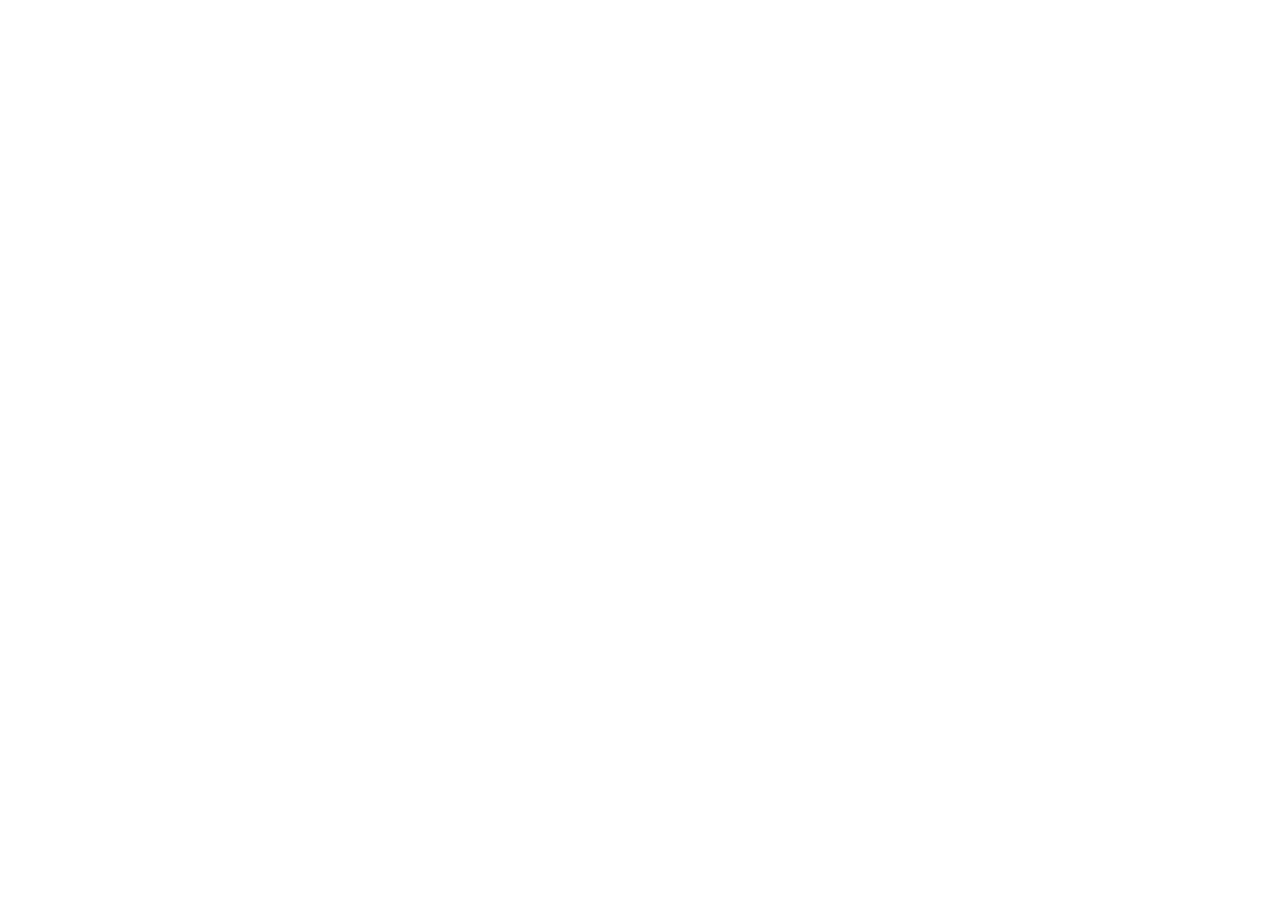
==== index.html @ 70dfb414 "Initial commit" ====
<!doctype html>
<html lang="en">
  <head>
    <meta charset="UTF-8" />
    <meta name="viewport" content="width=device-width, initial-scale=1.0" />
    <title>My Project</title>
    <link rel="stylesheet" href="style.css" />
  </head>
  <body>
    <!-- START BELOW -->
     
  </body>
</html>
---- style.css ----
/* === RESET === */
*,
*::before,
*::after {
  margin: 0;
  padding: 0;
  box-sizing: border-box;
}

/* START BELOW */
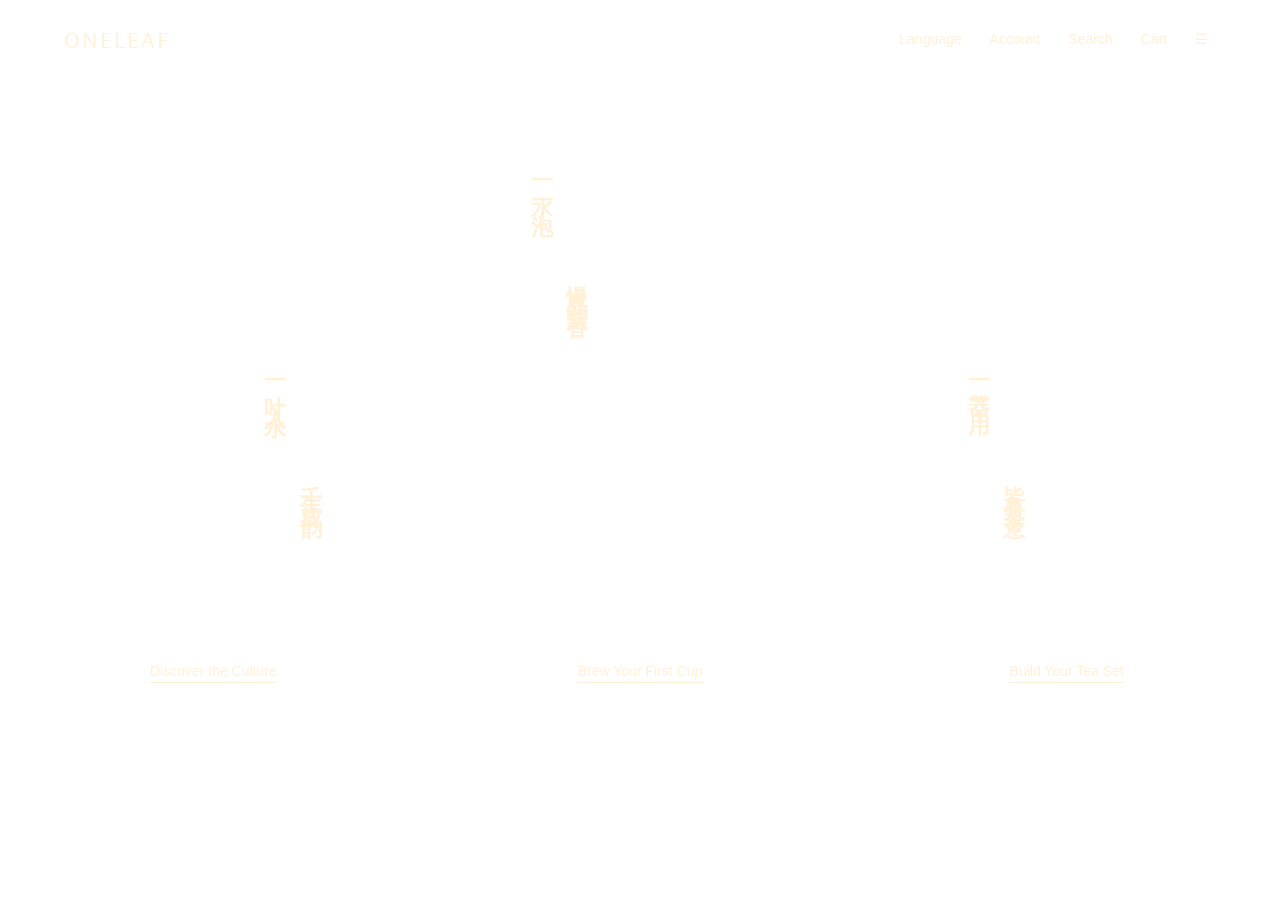
==== commit 61021d5c: "Update tea culture website" ====
--- a/index.html
+++ b/index.html
@@ -4,10 +4,108 @@
     <meta charset="UTF-8" />
     <meta name="viewport" content="width=device-width, initial-scale=1.0" />
     <title>My Project</title>
-    <link rel="stylesheet" href="style.css" />
+    <link rel="stylesheet" href="style.css">
+    <link rel="preconnect" href="https://fonts.googleapis.com">
+    <link rel="preconnect" href="https://fonts.gstatic.com" crossorigin>
+    <link href="https://fonts.googleapis.com/css2?family=Arsenal+SC&display=swap" rel="stylesheet">
   </head>
   <body>
     <!-- START BELOW -->
-     
+    <!-- User Flow: Testimonial quote (reads headline) → CTA button (taps "Discover the Culture") → Feature section  -->
+    <!-- HEAD BAR -->
+    <header>
+      <nav aria-label="Main navigation">
+      <!-- LOGO BUTTON-->
+      <a class="logo" href="#home">ONELEAF</a>
+
+      <!-- TOOLS -->
+      <div class="header-tools">
+          <a href="#language">Language</a>
+          <a href="#account">Account</a>
+
+      <!-- SEARCH BUTTON-->
+        <button type="button" aria-label="Search">
+        Search
+        </button>
+
+      <!-- SHOPPING CART -->
+      <a href="cart.html" aria-label="Shopping cart">
+          Cart
+      </a>
+      <!-- HAMBURGER MENU BUTTON -->
+      <button
+          type="button"
+          aria-label="Open menu"
+          aria-expanded="false"
+        >
+          ☰
+      </button>
+
+      </div>
+      </nav>
+    </header>
+
+    <main>
+    <!-- HERO SECTION: Three Columns -->
+    <section id="home">
+
+    <!-- Column 1: Discover the Culture -->
+    <div class="hero-column hero-culture">
+      <!-- Background Video -->
+      <video autoplay muted loop>
+        <source src="video-culture.mp4" type="video/mp4">
+      </video>
+
+      <!-- Chinese Headline -->
+      <h1 class="vertical-headline">
+         <span>一叶入水，</span>
+         <span>千年成韵。</span>
+      </h1>
+
+      <!-- CTA Button -->
+      <a class="cta-link" href="#culture">
+            Discover the Culture
+      </a>
+    </div>
+       
+    <!-- Column 2: Brew Your First Cup -->
+    <div class="hero-column hero-brew">
+      <!-- Background Video -->
+      <video autoplay muted loop>
+      <source src="video-brew.mp4" type="video/mp4">
+      </video>
+
+      <!-- Chinese Headline -->
+      <h2 class="vertical-headline">
+        <span>一水一泡，</span>
+        <span>慢品茶香。</span>
+      </h2>
+
+      <!-- CTA Button -->
+      <a class="cta-link" href="#brew">
+          Brew Your First Cup
+      </a>
+    </div>
+
+    <!-- Column 3: Build Your Tea Set -->
+    <div class="hero-column hero-teaset">
+      <!-- Background Video -->
+      <video autoplay muted loop>
+        <source src="videos-teaset.mp4" type="video/mp4">
+      </video>
+
+      <!-- Chinese Headline -->
+      <h2 class="vertical-headline">
+        <span>一器一用，</span>
+        <span>皆有茶意。</span>
+      </h2>
+
+      <!-- CTA Button -->
+      <a class="cta-link" href="#teaset">
+            Build Your Tea Set
+      </a>
+    </div>
+    </section>
+    </main>
   </body>
-</html>
+</html>
--- a/style.css
+++ b/style.css
@@ -8,3 +8,190 @@
 }
 
 /* START BELOW */
+/* Color palette from the Style Tile */
+:root {
+  --color-primary: #FFF0D6;
+  --color-secondary: #918F37;
+  --color-accent: #C74D01;
+  --color-gold: #E3A325;
+  --color-text: #20161E;
+
+  --space-unit: 8px;
+}
+
+/* Basic reset */
+* {
+  box-sizing: border-box;
+}
+
+html {
+  scroll-behavior: auto;
+}
+
+body {
+  margin: 0;
+  color: var(--color-text);
+  font-family: "Avenir", Arial, sans-serif;
+  font-size: 14px;
+  line-height: 1.6;
+}
+
+/* === HEADBAR === */
+
+header {
+  border-bottom: 1px solid var(--color-secondary);
+  padding: calc(var(--space-unit) * 2);
+}
+
+nav {
+  display: flex;
+  flex-direction: row;
+  align-items: center;
+  justify-content: space-between;
+  width: 100%;
+  padding: 24px 48px;
+  box-sizing: border-box;
+}
+
+.logo {
+  display: inline-block;
+  margin-right: calc(var(--space-unit) * 3);
+  color: var(--color-primary);
+  font-family: "Arsenal SC", sans-serif;
+  font-size: 24px;
+  font-weight: 400;
+  line-height: 1;
+  letter-spacing: 2px;
+  text-decoration: none;
+}
+
+.header-tools {
+  display: flex;
+  align-items: center;
+  justify-content: flex-end;
+  gap: 12px;
+  margin-left: auto;
+}
+
+.header-tools a,
+.header-tools button {
+  display: inline-flex;
+  align-items: center;
+  margin: 0;
+  padding: var(--space-unit);
+  color: var(--color-primary);
+  font-family: inherit;
+  font-size: 14px;
+  text-decoration: none;
+}
+
+header nav button {
+  border: none;
+  background: none;
+  padding: 0;
+  box-shadow: none;
+  font: inherit;
+  color: inherit;
+  cursor: pointer;
+}
+header,
+header nav {
+  border: none;
+  border-bottom: none;
+  box-shadow: none;
+  transform: translateY(-10px);
+}
+
+/* Hero section/Three Columns */
+#home {
+  display: flex;
+  flex-direction: row;
+  width: 100%;
+  min-height: 600px;
+  padding: 0;
+}
+
+/* Each column */
+.hero-column {
+  flex: 1 1 0;
+  min-width: 0;
+  min-height: 600px;
+  margin: 0;
+  padding: 32px 24px;
+
+  display: flex;
+  flex-direction: column;
+  align-items: center;
+  justify-content: center;
+  text-align: center;
+}
+
+/* Headline font */
+.hero-column h1,
+.hero-column h2 {
+  margin: 0 0 24px;
+  font-family: "Zen Old Mincho", "Noto Serif CJK SC", serif;
+  font-size: 22px;
+  font-weight: 700;
+  line-height: 1.6;
+}
+
+/* Vertical Chinese headline */
+.vertical-headline {
+  display: flex;
+  flex-direction: row;
+  align-items: flex-start;
+  color: var(--color-primary);
+  gap: -100px;
+
+  writing-mode: horizontal-tb;
+  margin: 0 0 24px;
+}
+
+.vertical-headline span {
+  display: block;
+  writing-mode: vertical-rl;
+  text-orientation: upright;
+  white-space: nowrap;
+  letter-spacing: 10px;
+}
+
+.vertical-headline span:nth-child(2) {
+  margin-top: 100px;
+  letter-spacing: 10px;
+}
+
+/* Column 1: Move both lines to the right */
+.hero-culture .vertical-headline {
+  transform: translateX(80px);
+}
+
+/* Column 2: Move the headline left and up */
+.hero-brew .vertical-headline {
+  transform: translate(-80px, -200px);
+}
+
+/* Column 3: Move the headline to the left */
+.hero-teaset .vertical-headline {
+  transform: translateX(-70px);
+}
+
+/* CTA */
+.hero-column .cta-link {
+  display: inline-block;
+  position: relative;
+  top: 80px;
+
+  margin: 0;
+  padding: calc(var(--space-unit) * 2) 0;
+
+  background: none;
+  color: var(--color-primary);
+  border: none;
+
+  font-family: "Avenir", Arial, sans-serif;
+  font-size: 14px;
+  text-decoration: underline;
+  text-underline-offset: 6px;
+}
+
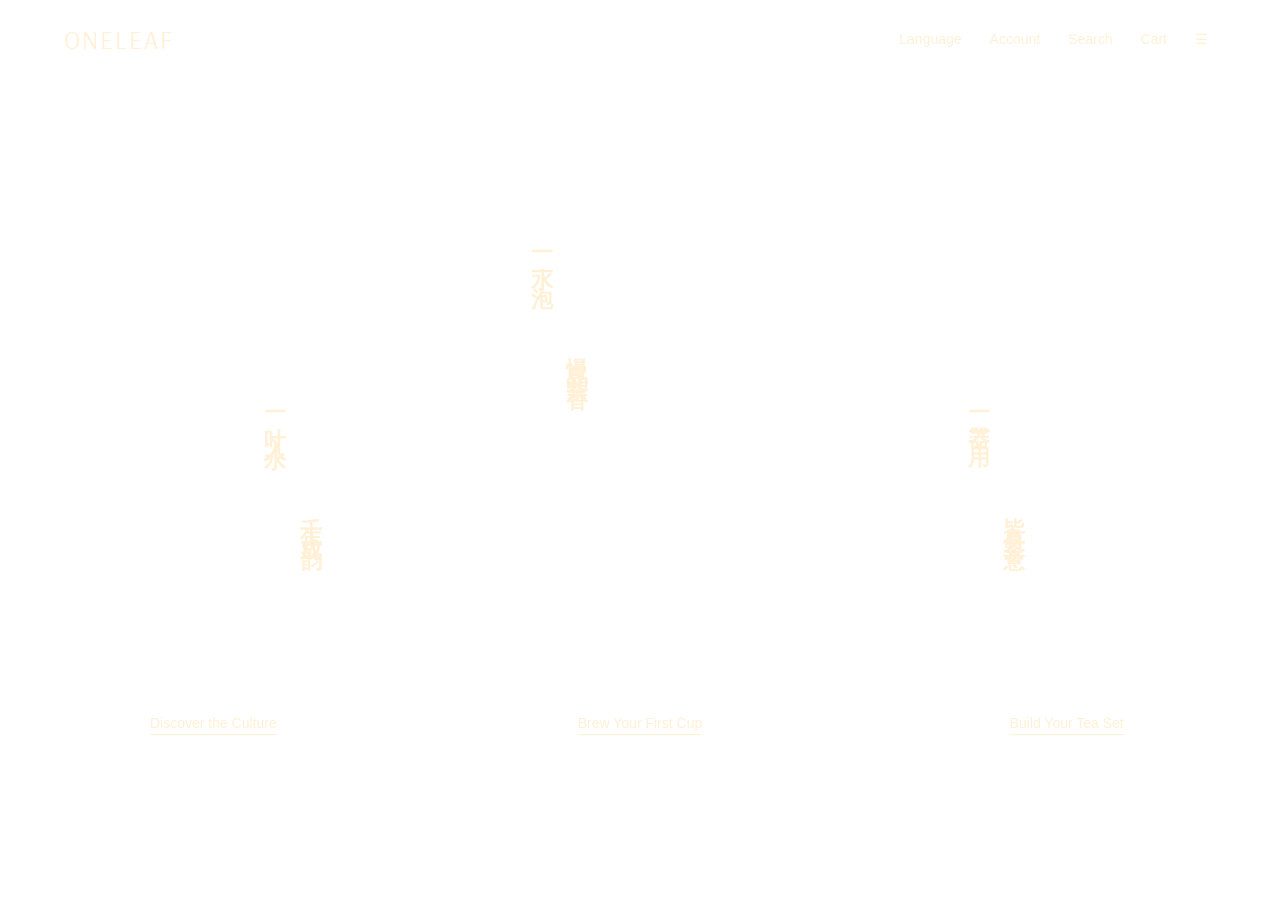
==== commit 39ab3b87: "Update tea culture website" ====
--- a/index.html
+++ b/index.html
@@ -82,7 +82,7 @@
       </h2>
 
       <!-- CTA Button -->
-      <a class="cta-link" href="#brew">
+      <a href="brew.html" class="cta-link">
           Brew Your First Cup
       </a>
     </div>
--- a/style.css
+++ b/style.css
@@ -58,7 +58,7 @@
   margin-right: calc(var(--space-unit) * 3);
   color: var(--color-primary);
   font-family: "Arsenal SC", sans-serif;
-  font-size: 24px;
+  font-size: 25px;
   font-weight: 400;
   line-height: 1;
   letter-spacing: 2px;
@@ -102,12 +102,22 @@
   transform: translateY(-10px);
 }
 
+/* Fixed Header */
+header {
+  position: fixed;
+  top: 0;
+  left: 0;
+  width: 100%;
+  z-index: 1000;
+  box-sizing: border-box;
+}
+
 /* Hero section/Three Columns */
 #home {
   display: flex;
   flex-direction: row;
   width: 100%;
-  min-height: 600px;
+  min-height: 100vh;
   padding: 0;
 }
 
@@ -142,7 +152,6 @@
   flex-direction: row;
   align-items: flex-start;
   color: var(--color-primary);
-  gap: -100px;
 
   writing-mode: horizontal-tb;
   margin: 0 0 24px;
@@ -168,7 +177,7 @@
 
 /* Column 2: Move the headline left and up */
 .hero-brew .vertical-headline {
-  transform: translate(-80px, -200px);
+  transform: translate(-80px, -160px);
 }
 
 /* Column 3: Move the headline to the left */
@@ -180,7 +189,7 @@
 .hero-column .cta-link {
   display: inline-block;
   position: relative;
-  top: 80px;
+  top: 100px;
 
   margin: 0;
   padding: calc(var(--space-unit) * 2) 0;
@@ -194,4 +203,246 @@
   text-decoration: underline;
   text-underline-offset: 6px;
 }
-
+  
+
+/* BREW YOUR FIRST CUP HERO */
+  .brew-hero {
+  position: relative;
+  min-height: 100vh;
+  width: 100%;
+  box-sizing: border-box;
+  color: var(--color-primary);
+}
+
+/* Hero title and description */
+  .brew-intro {
+  position: absolute;
+  width: 25%;
+  right: 8%;
+  top: 70%;
+  transform: translateY(-70%);
+  z-index: 2;
+}
+
+  .brew-intro h1 {
+  margin: 0 0 16px;
+  font-family: "Avenir", Arial, sans-serif;
+  font-size: 24px;
+  font-weight: 500;
+  line-height: 1.2;
+}
+
+  .brew-intro p {
+  margin: 0;
+  font-family: "Avenir", Arial, sans-serif;
+  font-size: 14px;
+  font-weight: 400;
+  line-height: 2.2;
+}
+
+/* Horizontal arrow across the hero */
+  .intro-arrow {
+  position: absolute;
+  top: 68%;
+  left: 0;
+  width: 63%;
+  height: 5px;
+  background-color: var(--color-primary);
+}
+
+  .intro-arrow::after {
+  content: "";
+  position: absolute;
+  right: 0;
+  top: -4px;
+  width: 7px;
+  height: px;
+  border-top: 1px solid var(--color-primary);
+  border-right: 1px solid var(--color-primary);
+  transform: rotate(45deg);
+}
+
+/* Scroll Down CTA */
+  .scroll-link {
+  position: absolute;
+  right: 18%;
+  bottom: 6%;
+  display: flex;
+  flex-direction: column;
+  align-items: center;
+  gap: 16px;
+  color: var(--color-primary);
+  text-decoration: none;
+  font-family: "Avenir", Arial, sans-serif;
+  font-size: 12px;
+}
+
+/* Vertical arrow */
+  .scroll-arrow {
+  position: relative;
+  display: block;
+  width: 1px;
+  height: 64px;
+  background-color: var(--color-primary);
+}
+
+  .scroll-arrow::after {
+  content: "";
+  position: absolute;
+  bottom: 0;
+  left: -4px;
+  width: 7px;
+  height: 7px;
+  border-right: 1px solid var(--color-primary);
+  border-bottom: 1px solid var(--color-primary);
+  transform: rotate(45deg);
+}
+
+/* Scroll destination */
+  #brewing-steps {
+  scroll-margin-top: 0;
+}
+
+html {
+  scroll-behavior: smooth;
+}
+
+
+/* BREWING STEP 01-03 */
+.brew-steps-page {
+  position: relative;
+  width: 100%;
+  min-height: 100vh;
+  box-sizing: border-box;
+  color: var(--color-primary);
+}
+
+/* Three-column layout */
+.brew-step-container {
+  display: grid;
+  grid-template-columns: repeat(3, minmax(0, 1fr));
+  min-height: 100vh;
+}
+
+/* Individual step */
+.brew-step {
+  position: relative;
+  display: flex;
+  flex-direction: column;
+  justify-content: flex-end;
+  align-items: flex-start;
+  box-sizing: border-box;
+  padding: 32px 16%;
+  min-width: 0;
+}
+
+/* Vertical Chinese title */
+.brew-step .vertical-chinese {
+  writing-mode: vertical-rl;
+  text-orientation: upright;
+
+  margin: 0 0 24px;
+  font-family: "Zen Old Mincho", "Noto Serif CJK SC", serif;
+  font-size: 22px;
+  font-weight: 700;
+  line-height: 1.8;
+  letter-spacing: 2px;
+  white-space: pre-line;
+}
+
+/* Chinese number and title */
+.brew-step .vertical-chinese {
+  display: flex;
+  flex-direction: row;
+  align-items: flex-start;
+  gap: 16px;
+  margin: 0 0 24px;
+  font-family: "Zen Old Mincho", "Noto Serif CJK SC", serif;
+  font-size: 22px;
+  font-weight: 700;
+  line-height: 1.8;
+  letter-spacing: 2px;
+  transform: translateX(-12px);
+}
+
+/* Vertical number */
+.brew-step .chinese-number {
+  writing-mode: vertical-rl;
+  text-orientation: upright;
+  line-height: 1.8;
+}
+
+/* Vertical Chinese title */
+.brew-step .chinese-title {
+  writing-mode: vertical-rl;
+  text-orientation: upright;
+  line-height: 1.8;
+  letter-spacing: 8px;
+}
+
+/* English step title */
+.brew-step h3 {
+  margin: 0 0 5px;
+  font-family: "Avenir", Arial, sans-serif;
+  font-size: 16px;
+  font-weight: 500;
+  line-height: 1.4;
+}
+
+/* Step description */
+.brew-step p {
+  max-width: 280px;
+  margin: 0;
+  font-family: "Avenir", Arial, sans-serif;
+  font-size: 13px;
+  line-height: 1.8;
+}
+
+/* First group: Steps 01–03 */
+.brew-step:nth-child(1) p {
+  max-width: 255px;
+}
+
+.brew-step:nth-child(3) p {
+  max-width: 250px;
+}
+
+/* Second group: Steps 04–06 */
+#step-container-2 .brew-step:nth-child(1) p {
+  max-width: 310px;
+}
+
+#step-container-2 .brew-step:nth-child(2) p {
+  max-width: 300px;
+}
+
+#step-container-2 .brew-step:nth-child(3) p {
+  max-width: 270px;
+}
+
+
+/* Arrow on the far right */
+.next-section-link {
+  position: absolute;
+  right: 3.5%;
+  bottom: 7%;
+  display: block;
+  width: 1px;
+  height: 72px;
+  background-color: var(--color-primary);
+  color: var(--color-primary);
+  text-decoration: none;
+}
+
+.next-section-arrow {
+  position: absolute;
+  bottom: 0;
+  left: -4px;
+  width: 7px;
+  height: 7px;
+  border-right: 1px solid currentColor;
+  border-bottom: 1px solid currentColor;
+  transform: rotate(45deg);
+}
+
+
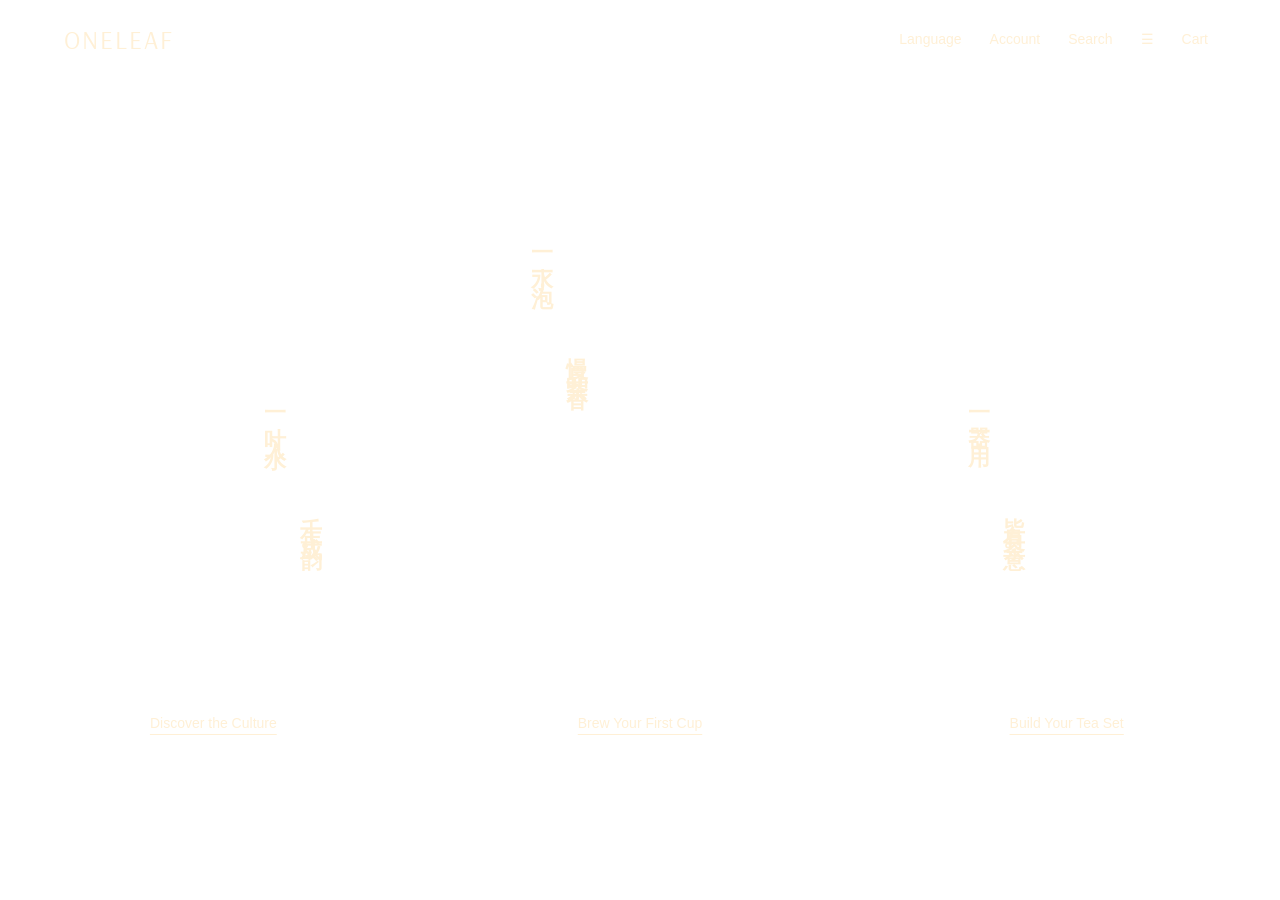
==== commit e2fa0fa2: "Update tea culture website" ====
--- a/index.html
+++ b/index.html
@@ -11,39 +11,41 @@
   </head>
   <body>
     <!-- START BELOW -->
-    <!-- User Flow: Testimonial quote (reads headline) → CTA button (taps "Discover the Culture") → Feature section  -->
+    <!-- User Flow: Testimonial quote (reads headline) → CTA button (taps "Discover the Culture") → Feature section → Brew Steps --> 
     <!-- HEAD BAR -->
-    <header>
-      <nav aria-label="Main navigation">
-      <!-- LOGO BUTTON-->
-      <a class="logo" href="#home">ONELEAF</a>
+    
+  <header>
+    <nav aria-label="Main navigation">
 
-      <!-- TOOLS -->
+    <!-- LOGO -->
+    <a class="logo" href="#home">ONELEAF</a>
+
+    <!-- TOOLS -->
       <div class="header-tools">
-          <a href="#language">Language</a>
-          <a href="#account">Account</a>
+        <span>Language</span>
+        <span>Account</span>
 
-      <!-- SEARCH BUTTON-->
-        <button type="button" aria-label="Search">
+      <!-- SEARCH BUTTON -->
+      <button type="button" aria-label="Search">
         Search
-        </button>
+      </button>
+
+      <!-- HAMBURGER MENU BUTTON -->
+      <button
+        type="button"
+        aria-label="Open menu"
+        aria-expanded="false"
+      >
+        ☰
+      </button>
 
       <!-- SHOPPING CART -->
-      <a href="cart.html" aria-label="Shopping cart">
-          Cart
-      </a>
-      <!-- HAMBURGER MENU BUTTON -->
-      <button
-          type="button"
-          aria-label="Open menu"
-          aria-expanded="false"
-        >
-          ☰
-      </button>
+      <span aria-label="Shopping cart">Cart</span>
+      </div>
 
-      </div>
-      </nav>
-    </header>
+    </nav>
+  </header>
+
 
     <main>
     <!-- HERO SECTION: Three Columns -->
@@ -63,9 +65,9 @@
       </h1>
 
       <!-- CTA Button -->
-      <a class="cta-link" href="#culture">
-            Discover the Culture
-      </a>
+      <span class="cta-link">
+         Discover the Culture
+      </span>
     </div>
        
     <!-- Column 2: Brew Your First Cup -->
@@ -101,9 +103,9 @@
       </h2>
 
       <!-- CTA Button -->
-      <a class="cta-link" href="#teaset">
-            Build Your Tea Set
-      </a>
+      <span class="cta-link">
+         Build Your Tea Set
+      </span>
     </div>
     </section>
     </main>
--- a/style.css
+++ b/style.css
@@ -74,6 +74,7 @@
 }
 
 .header-tools a,
+.header-tools span,
 .header-tools button {
   display: inline-flex;
   align-items: center;
@@ -82,6 +83,8 @@
   color: var(--color-primary);
   font-family: inherit;
   font-size: 14px;
+  font-weight: 400;
+  line-height: inherit;
   text-decoration: none;
 }
 
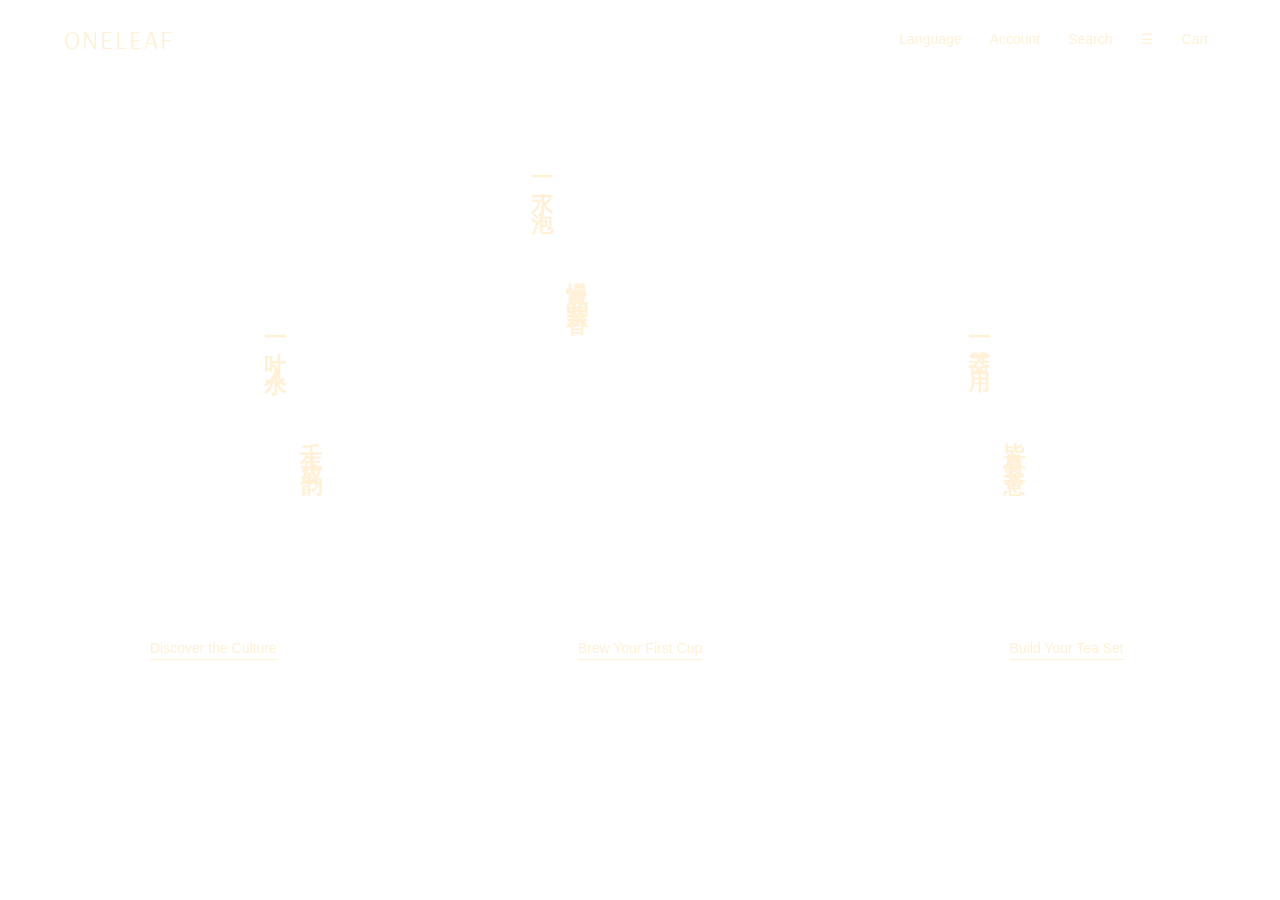
==== commit df0d7ceb: "Update tea culture website" ====
--- a/index.html
+++ b/index.html
@@ -53,10 +53,6 @@
 
     <!-- Column 1: Discover the Culture -->
     <div class="hero-column hero-culture">
-      <!-- Background Video -->
-      <video autoplay muted loop>
-        <source src="video-culture.mp4" type="video/mp4">
-      </video>
 
       <!-- Chinese Headline -->
       <h1 class="vertical-headline">
@@ -72,10 +68,6 @@
        
     <!-- Column 2: Brew Your First Cup -->
     <div class="hero-column hero-brew">
-      <!-- Background Video -->
-      <video autoplay muted loop>
-      <source src="video-brew.mp4" type="video/mp4">
-      </video>
 
       <!-- Chinese Headline -->
       <h2 class="vertical-headline">
@@ -92,9 +84,6 @@
     <!-- Column 3: Build Your Tea Set -->
     <div class="hero-column hero-teaset">
       <!-- Background Video -->
-      <video autoplay muted loop>
-        <source src="videos-teaset.mp4" type="video/mp4">
-      </video>
 
       <!-- Chinese Headline -->
       <h2 class="vertical-headline">
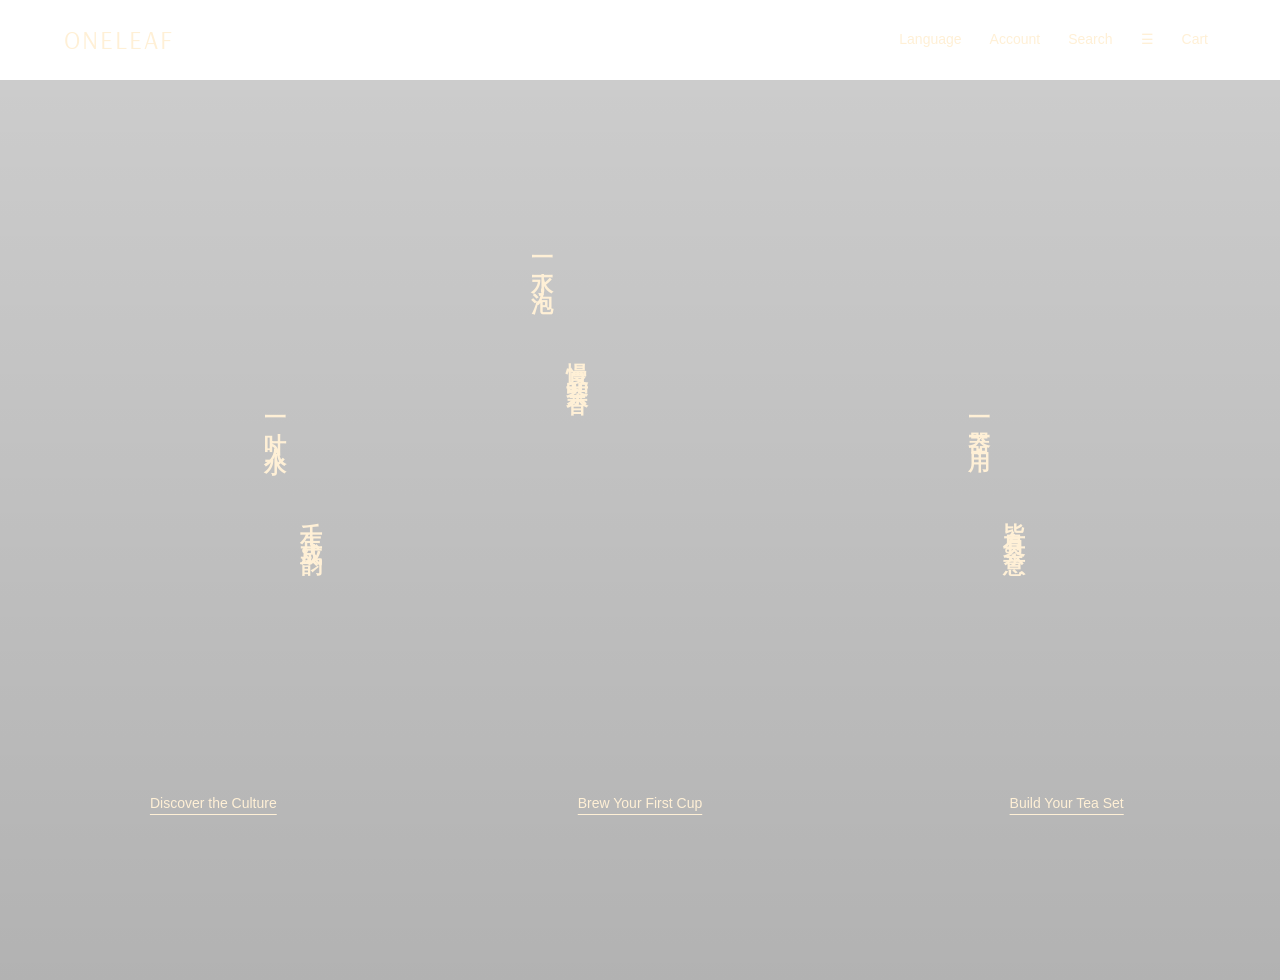
==== commit 2b8afe3f: "1. Added videos and images backgrounds 2. Adjusted location of CTA buttonw on landing page 3. Added " ====
--- a/index.html
+++ b/index.html
@@ -54,6 +54,11 @@
     <!-- Column 1: Discover the Culture -->
     <div class="hero-column hero-culture">
 
+        <!-- Video background -->
+        <video class="hero-video" autoplay muted loop playsinline>
+        <source src="videos/culture.mp4" type="video/mp4">
+        </video>
+
       <!-- Chinese Headline -->
       <h1 class="vertical-headline">
          <span>一叶入水，</span>
@@ -69,6 +74,11 @@
     <!-- Column 2: Brew Your First Cup -->
     <div class="hero-column hero-brew">
 
+      <!-- Video background -->
+      <video class="hero-video" autoplay muted loop playsinline>
+      <source src="videos/brew.mp4" type="video/mp4">
+      </video>
+
       <!-- Chinese Headline -->
       <h2 class="vertical-headline">
         <span>一水一泡，</span>
@@ -83,7 +93,12 @@
 
     <!-- Column 3: Build Your Tea Set -->
     <div class="hero-column hero-teaset">
-      <!-- Background Video -->
+
+      <!-- Video background -->
+       <video class="hero-video" autoplay muted loop playsinline>
+      <source src="videos/teaset.mp4" type="video/mp4">
+      </video>
+
 
       <!-- Chinese Headline -->
       <h2 class="vertical-headline">
--- a/style.css
+++ b/style.css
@@ -24,10 +24,6 @@
   box-sizing: border-box;
 }
 
-html {
-  scroll-behavior: auto;
-}
-
 body {
   margin: 0;
   color: var(--color-text);
@@ -115,13 +111,14 @@
   box-sizing: border-box;
 }
 
-/* Hero section/Three Columns */
+/* Hero section/Three Columns/ Grid System */
 #home {
-  display: flex;
-  flex-direction: row;
+  display: grid;
+  grid-template-columns: repeat(3, 1fr);
   width: 100%;
   min-height: 100vh;
   padding: 0;
+  transform: translateY(80px);
 }
 
 /* Each column */
@@ -192,7 +189,7 @@
 .hero-column .cta-link {
   display: inline-block;
   position: relative;
-  top: 100px;
+  top: 175px;
 
   margin: 0;
   padding: calc(var(--space-unit) * 2) 0;
@@ -280,6 +277,20 @@
   font-size: 12px;
 }
 
+/* Initial Progress */
+.progress-count {
+  display: block;
+  font-family: "Avenir", Arial, sans-serif;
+  font-size: 12px;
+  line-height: 1.4;
+  color: inherit;
+}
+
+/* Move only the  0 / 7 of the first page upward */
+#progress-1 {
+  transform: translateY(-13px);
+}
+
 /* Vertical arrow */
   .scroll-arrow {
   position: relative;
@@ -337,6 +348,11 @@
   box-sizing: border-box;
   padding: 32px 16%;
   min-width: 0;
+  
+  
+  background-size: cover;
+  background-position: center;
+  background-repeat: no-repeat;
 }
 
 /* Vertical Chinese title */
@@ -424,28 +440,321 @@
 }
 
 
-/* Arrow on the far right */
+/* Arrow and Progress on the far right */
 .next-section-link {
   position: absolute;
   right: 3.5%;
   bottom: 7%;
+
+  display: flex;
+  flex-direction: column;
+  align-items: center;
+  gap: 12px;
+
+  width: auto;
+  height: auto;
+
+  color: var(--color-primary);
+  text-decoration: none;
+}
+
+/* Vertical Arrow Line */
+.next-section-arrow {
+  position: relative;
   display: block;
+
   width: 1px;
-  height: 72px;
+  height: 64px;
+
   background-color: var(--color-primary);
-  color: var(--color-primary);
-  text-decoration: none;
-}
-
-.next-section-arrow {
+}
+
+/* Arrow Head */
+.next-section-arrow::after {
+  content: "";
   position: absolute;
   bottom: 0;
   left: -4px;
+
   width: 7px;
   height: 7px;
+
   border-right: 1px solid currentColor;
   border-bottom: 1px solid currentColor;
+
   transform: rotate(45deg);
 }
 
-
+/* Next and Progress Text */
+.next-progress {
+  display: flex;
+  flex-direction: column;
+  align-items: center;
+  gap: 4px;
+
+  font-family: "Avenir", Arial, sans-serif;
+  font-size: 12px;
+  line-height: 1.4;
+  text-align: center;
+}
+
+.next-label {
+  display: block;
+}
+
+/* FINAL STEP: Savor the Tea */
+
+.brew-ending {
+  position: relative;
+  width: 100%;
+  min-height: 100vh;
+  box-sizing: border-box;
+  color: var(--color-primary);
+
+  background-image: 
+    linear-gradient(rgba(0, 0, 0, 0.3), rgba(0, 0, 0, 0.3)),
+    url("images/step-7.jpg");
+  background-size: cover;
+  background-position: center;
+  background-repeat: no-repeat;
+}
+
+/* Keep the section background and viewport in place */
+.brew-ending-stage {
+  position: sticky;
+  top: 0;
+  width: 100%;
+  height: 100vh;
+  overflow: hidden;
+}
+
+/* Closing content */
+.brew-ending-content {
+  position: absolute;
+  left: 11.5%;
+  bottom: 10%;
+  width: 360px;
+  max-width: 40%;
+}
+
+/* Completion Message */
+.ending-message {
+  margin: 0 0 24px;
+
+  font-family: "Avenir", Arial, sans-serif;
+  font-size: 12px;
+  font-weight: 400;
+  line-height: 1.4;
+
+  color: var(--color-primary);
+}
+
+/* Completion Message and Progress */
+.ending-completion {
+  display: flex;
+  flex-direction: column;
+  align-items: flex-start;
+  gap: 8px;
+  text-align: center;
+  transform: translate(110px, 412px);
+}
+
+.ending-completion .ending-message {
+  position: relative;
+  top: 0px; 
+  left: 20px;
+  margin: 0;
+  text-align: center;
+}
+
+.ending-completion .progress-count {
+  position: relative;
+  top: -25px;
+  left: -15px;
+  margin: 0;
+  font-size: 12px;
+  line-height: 1.4;
+  max-width: none;
+  text-align: center;
+}
+
+
+/* Keep the completion message hidden until all steps are completed */
+.ending-completion[hidden] {
+  display: none;
+}
+
+/* Vertical Chinese headline */
+.ending-chinese {
+  writing-mode: vertical-rl;
+  text-orientation: upright;
+  white-space: nowrap;
+
+  margin: 0 0 28px;
+
+  font-family: "Zen Old Mincho", "Noto Serif CJK SC", serif;
+  font-size: 22px;
+  font-weight: 700;
+  line-height: 1.6;
+  letter-spacing: 8px;
+  color: inherit;
+  transform: translateX(-12px)
+}
+
+/* English title */
+.brew-ending-content h3 {
+  margin: 0 0 8px;
+  font-family: "Avenir", Arial, sans-serif;
+  font-size: 18px;
+  font-weight: 500;
+  line-height: 1.4;
+}
+
+/* Description */
+.brew-ending-content p {
+  max-width: 340px;
+  margin: 0;
+  font-family: "Avenir", Arial, sans-serif;
+  font-size: 14px;
+  line-height: 1.8;
+}
+
+/* Next Section Indicator */
+.ending-next {
+  display: flex;
+  flex-direction: column;
+  align-items: flex-start;
+  gap: 12px;
+  margin-top: 32px;
+  color: inherit;
+  text-align: left;
+}
+
+/* Vertical Down Arrow */
+.ending-next-arrow {
+  position: relative;
+  width: 1px;
+  height: 48px;
+  display: block;
+  height: 64px;
+  background-color: var(--color-primary);
+  transform: translateX(150px)
+}
+
+.ending-next-arrow::after {
+  content: "";
+  position: absolute;
+  bottom: 0;
+  left: -4px;
+
+  width: 7px;
+  height: 7px;
+
+  border-right: 1px solid currentColor;
+  border-bottom: 1px solid currentColor;
+
+  transform: rotate(45deg);
+}
+
+/* Next Section Text */
+.ending-next p {
+  margin: 0;
+  text-align: center;
+  font-family: "Avenir", Arial, sans-serif;
+  font-size: 12px;
+  line-height: 1.8;
+  transform: translate(105px, 22px)
+}
+
+/* Responsive Layout: Mobile */
+@media screen and (max-width: 768px) {
+
+  .brew-step-container {
+    grid-template-columns: 1fr;
+  }
+
+}
+
+/* Landing Page Video Background */
+.hero-culture,
+.hero-brew,
+.hero-teaset {
+  position: relative;
+  overflow: hidden;
+}
+
+.hero-video {
+  position: absolute;
+  top: 0;
+  left: 0;
+  width: 100%;
+  height: 100%;
+  object-fit: cover;
+  z-index: 0;
+}
+
+
+/* Dark overlay */
+.hero-culture::after,
+.hero-brew::after,
+.hero-teaset::after {
+  content: "";
+  position: absolute;
+  inset: 0;
+
+  background: linear-gradient(
+    to bottom,
+    rgba(0, 0, 0, 0.2),
+    rgba(0, 0, 0, 0.3)
+  );
+
+  z-index: 1;
+  pointer-events: none;
+}
+
+/* Text and CTA */
+.hero-culture > *:not(.hero-video),
+.hero-brew > *:not(.hero-video),
+.hero-teaset > *:not(.hero-video) {
+  position: relative;
+  z-index: 2;
+}
+
+/* Brew Step 1-3 Background */
+#step-container-1 .brew-step:nth-child(1) {
+  background-image: 
+  linear-gradient(rgba(0, 0, 0, 0.3), rgba(0, 0, 0, 0.3)),
+  url("images/step-1.jpg");
+}
+
+#step-container-1 .brew-step:nth-child(2) {
+  background-image: 
+  linear-gradient(rgba(0, 0, 0, 0.3), rgba(0, 0, 0, 0.3)),
+  url("images/step-2.jpg");
+}
+
+#step-container-1 .brew-step:nth-child(3) {
+  background-image: 
+  linear-gradient(rgba(0, 0, 0, 0.3), rgba(0, 0, 0, 0.3)),
+  url("images/step-3.jpg");
+}
+
+
+/* Brew Step 4-6 Background */
+#step-container-2 .brew-step:nth-child(1) {
+  background-image: 
+  linear-gradient(rgba(0, 0, 0, 0.3), rgba(0, 0, 0, 0.3)),
+  url("images/step-4.jpg");
+}
+
+#step-container-2 .brew-step:nth-child(2) {
+  background-image: 
+  linear-gradient(rgba(0, 0, 0, 0.3), rgba(0, 0, 0, 0.4)),
+  url("images/step-5.jpg");
+}
+
+#step-container-2 .brew-step:nth-child(3) {
+  background-image: 
+  linear-gradient(rgba(0, 0, 0, 0.3), rgba(0, 0, 0, 0.3)),
+  url("images/step-6.jpg");
+}
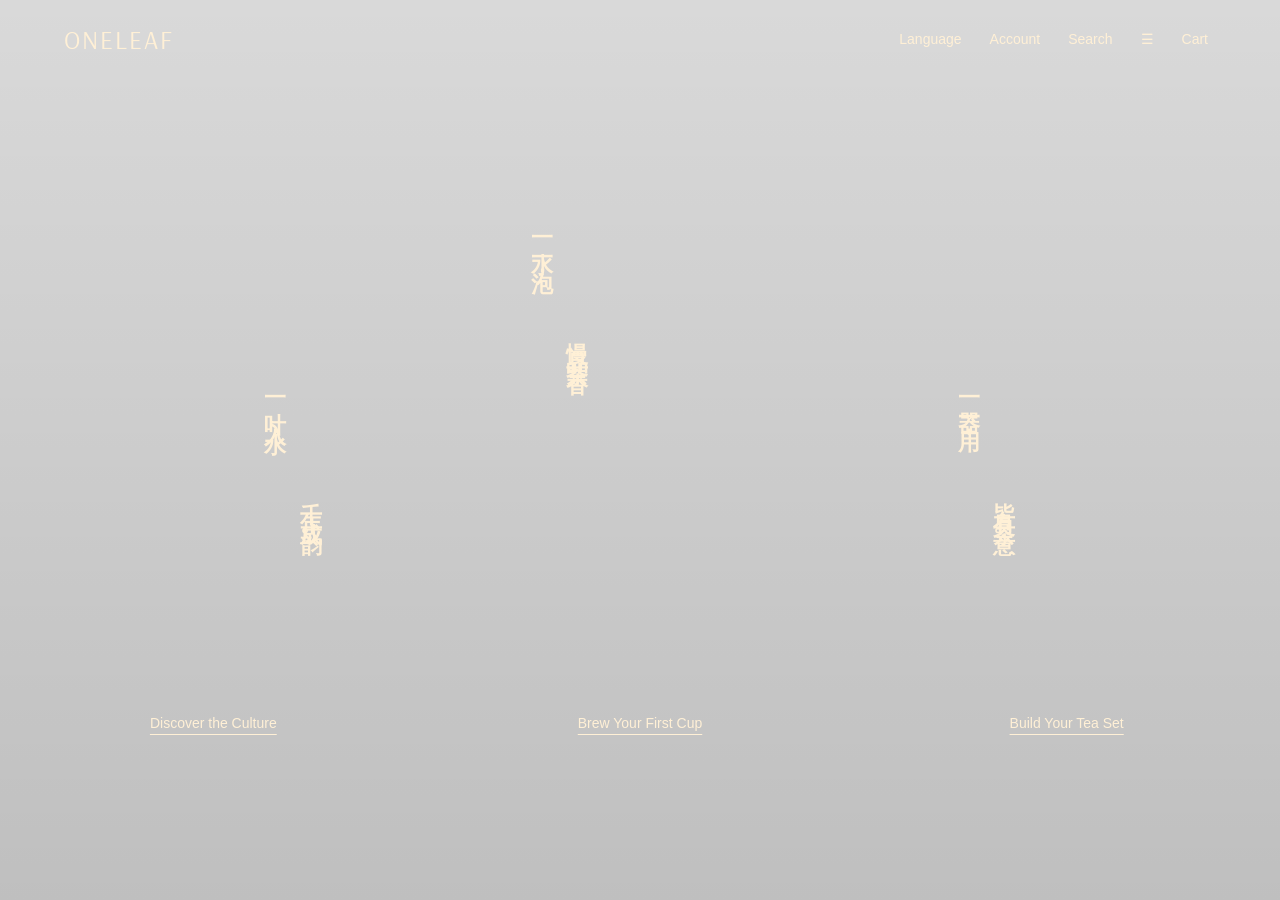
==== commit cd80ae63: "Added log search input with input event" ====
--- a/index.html
+++ b/index.html
@@ -25,8 +25,8 @@
         <span>Language</span>
         <span>Account</span>
 
-      <!-- SEARCH BUTTON -->
-      <button type="button" aria-label="Search">
+      <!-- SEARCH TOGGLE BUTTON -->
+      <button type="button" id="search-toggle" aria-label="Search">
         Search
       </button>
 
@@ -45,6 +45,31 @@
 
     </nav>
   </header>
+
+  <!-- Search panel -->
+  <div class="search-panel" id="search-panel" hidden>
+  <form action="brew.html" method="GET" id="search-form">
+
+    <!-- Search input -->
+    <label for="search-input" class="visually-hidden">
+      Search tea culture
+    </label>
+
+    <input
+      type="text"
+      id="search-input"
+      name="search"
+      placeholder="Search"
+      autocomplete="off"
+    >
+    
+    <!-- Close search panel -->
+    <button type="button" id="search-close" aria-label="Close search">
+      x
+    </button>
+
+  </form>
+</div>
 
 
     <main>
@@ -113,5 +138,9 @@
     </div>
     </section>
     </main>
+
+    <!-- Link search interaction script -->
+    <script src="search.js"></script>
+
   </body>
 </html>
--- a/style.css
+++ b/style.css
@@ -109,6 +109,7 @@
   width: 100%;
   z-index: 1000;
   box-sizing: border-box;
+  background: transparent;
 }
 
 /* Hero section/Three Columns/ Grid System */
@@ -118,7 +119,8 @@
   width: 100%;
   min-height: 100vh;
   padding: 0;
-  transform: translateY(80px);
+  transform: none;
+  margin-top: 0;;
 }
 
 /* Each column */
@@ -172,17 +174,17 @@
 
 /* Column 1: Move both lines to the right */
 .hero-culture .vertical-headline {
-  transform: translateX(80px);
+  transform: translate(80px, 60px);
 }
 
 /* Column 2: Move the headline left and up */
 .hero-brew .vertical-headline {
-  transform: translate(-80px, -160px);
+  transform: translate(-80px, -100px);
 }
 
 /* Column 3: Move the headline to the left */
 .hero-teaset .vertical-headline {
-  transform: translateX(-70px);
+  transform: translate(-80px, 60px);
 }
 
 /* CTA */
@@ -512,7 +514,7 @@
   color: var(--color-primary);
 
   background-image: 
-    linear-gradient(rgba(0, 0, 0, 0.3), rgba(0, 0, 0, 0.3)),
+    linear-gradient(rgba(0, 0, 0, 0.4), rgba(0, 0, 0, 0.4)),
     url("images/step-7.jpg");
   background-size: cover;
   background-position: center;
@@ -704,8 +706,8 @@
 
   background: linear-gradient(
     to bottom,
-    rgba(0, 0, 0, 0.2),
-    rgba(0, 0, 0, 0.3)
+    rgba(0, 0, 0, 0.15),
+    rgba(0, 0, 0, 0.25)
   );
 
   z-index: 1;
@@ -720,22 +722,23 @@
   z-index: 2;
 }
 
+
 /* Brew Step 1-3 Background */
 #step-container-1 .brew-step:nth-child(1) {
   background-image: 
-  linear-gradient(rgba(0, 0, 0, 0.3), rgba(0, 0, 0, 0.3)),
+  linear-gradient(rgba(0, 0, 0, 0.3), rgba(0, 0, 0, 0.4)),
   url("images/step-1.jpg");
 }
 
 #step-container-1 .brew-step:nth-child(2) {
   background-image: 
-  linear-gradient(rgba(0, 0, 0, 0.3), rgba(0, 0, 0, 0.3)),
+  linear-gradient(rgba(0, 0, 0, 0.3), rgba(0, 0, 0, 0.4)),
   url("images/step-2.jpg");
 }
 
 #step-container-1 .brew-step:nth-child(3) {
   background-image: 
-  linear-gradient(rgba(0, 0, 0, 0.3), rgba(0, 0, 0, 0.3)),
+  linear-gradient(rgba(0, 0, 0, 0.3), rgba(0, 0, 0, 0.4)),
   url("images/step-3.jpg");
 }
 
@@ -743,7 +746,7 @@
 /* Brew Step 4-6 Background */
 #step-container-2 .brew-step:nth-child(1) {
   background-image: 
-  linear-gradient(rgba(0, 0, 0, 0.3), rgba(0, 0, 0, 0.3)),
+  linear-gradient(rgba(0, 0, 0, 0.3), rgba(0, 0, 0, 0.4)),
   url("images/step-4.jpg");
 }
 
@@ -755,6 +758,11 @@
 
 #step-container-2 .brew-step:nth-child(3) {
   background-image: 
-  linear-gradient(rgba(0, 0, 0, 0.3), rgba(0, 0, 0, 0.3)),
+  linear-gradient(rgba(0, 0, 0, 0.3), rgba(0, 0, 0, 0.4)),
   url("images/step-6.jpg");
+}
+
+.brew-steps-page[hidden],
+.brew-ending[hidden] {
+  display: none !important;
 }
